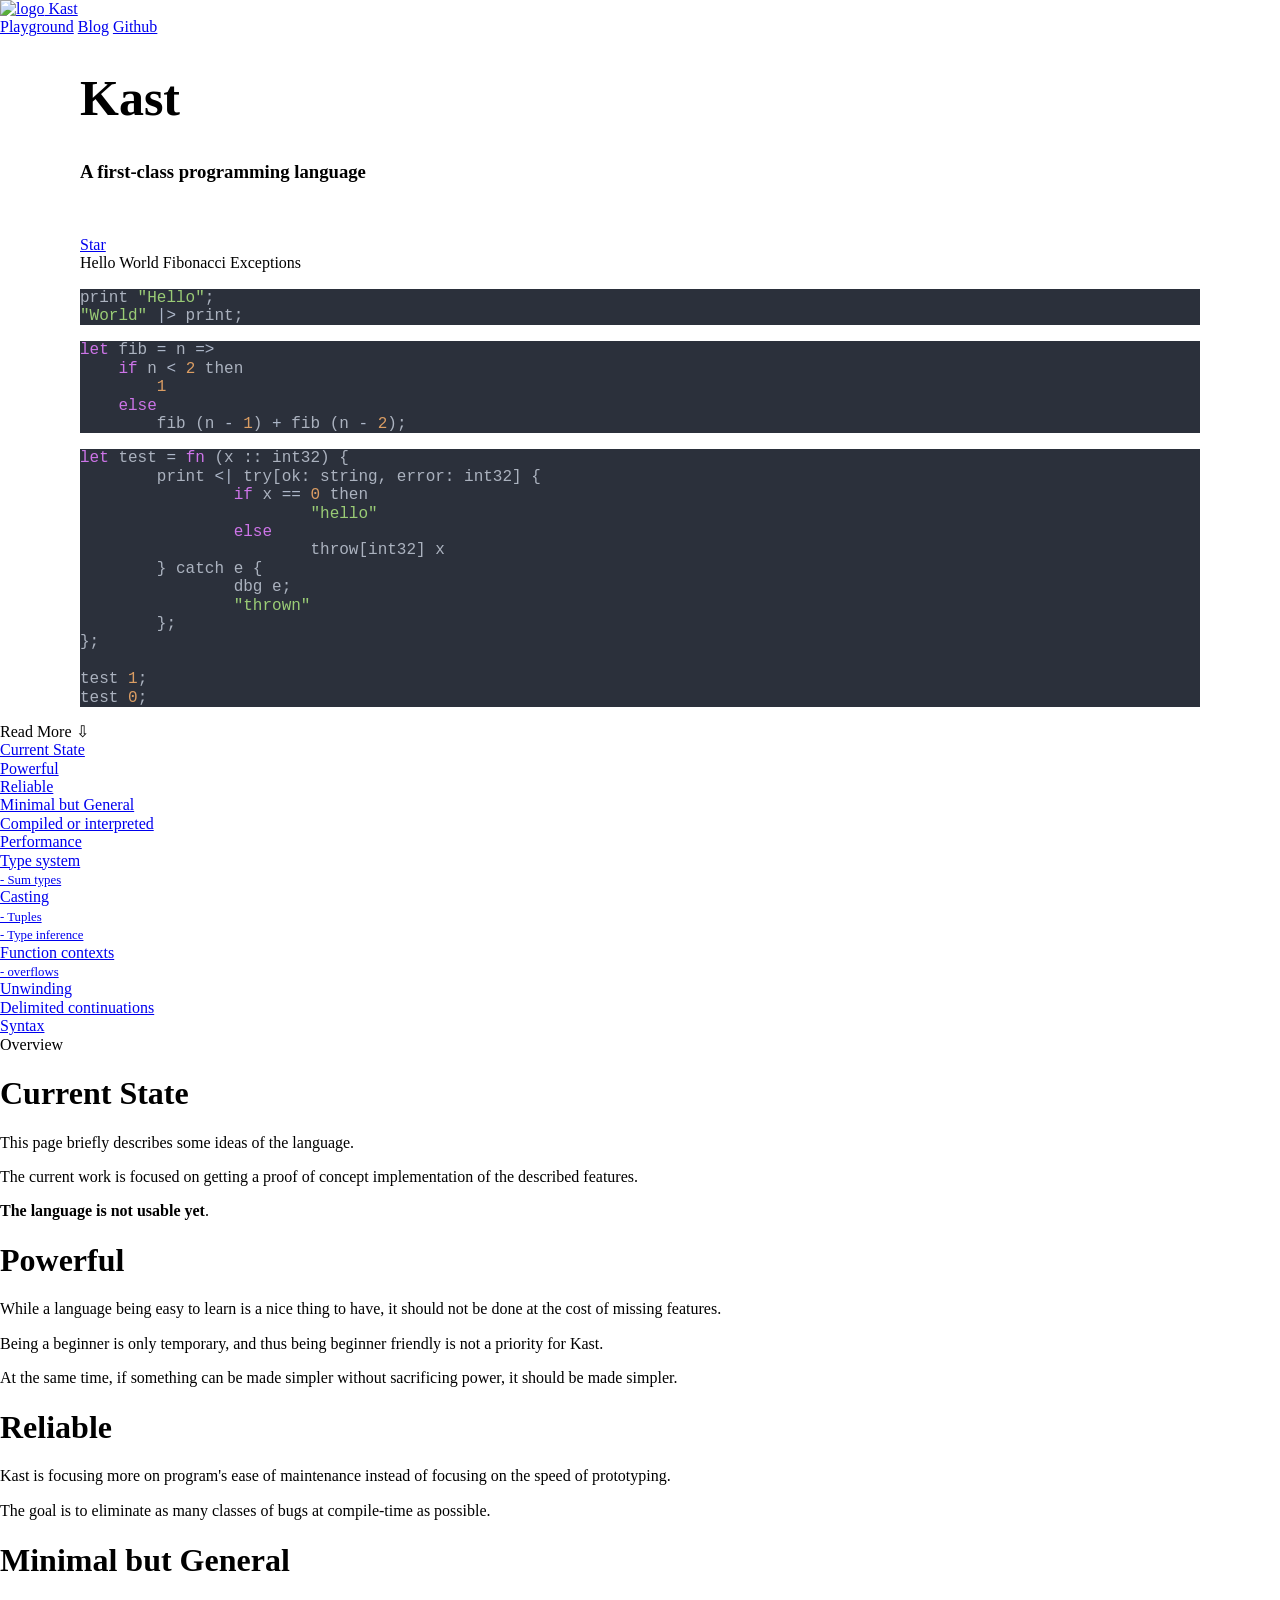
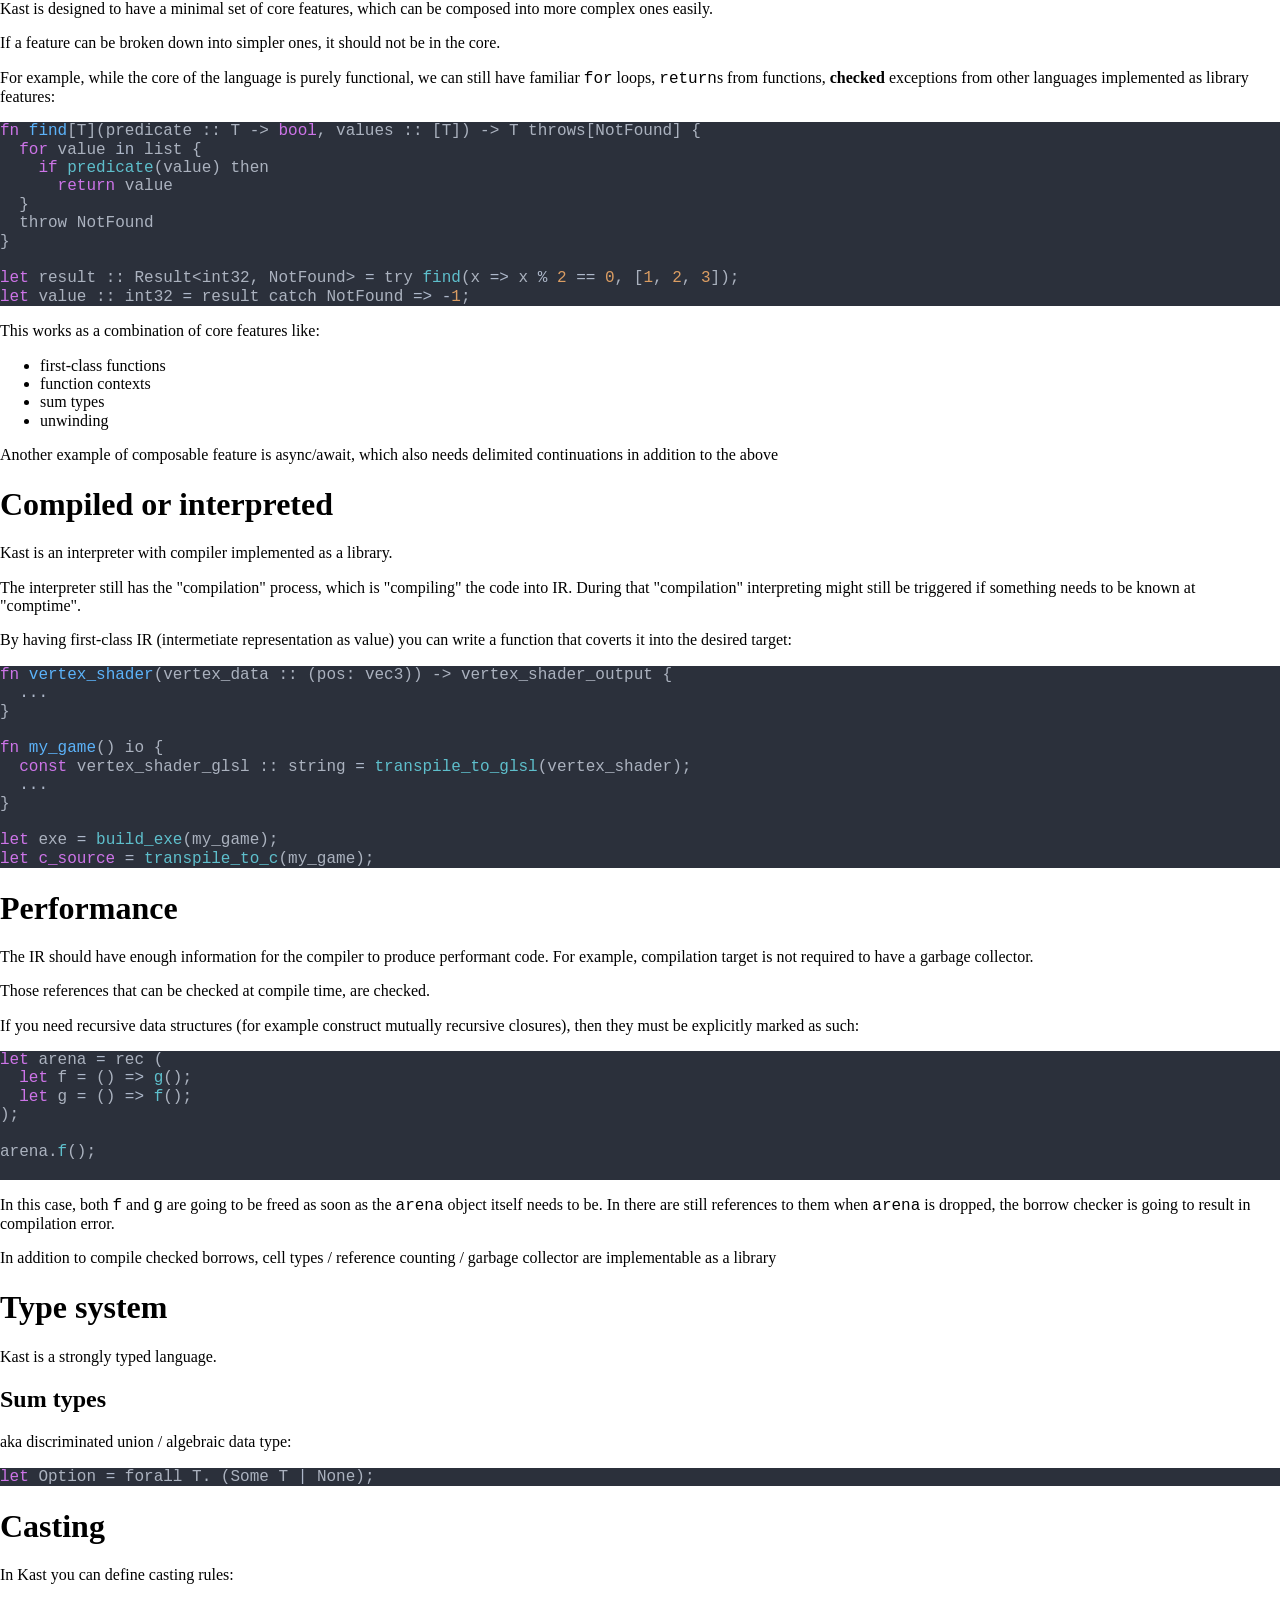
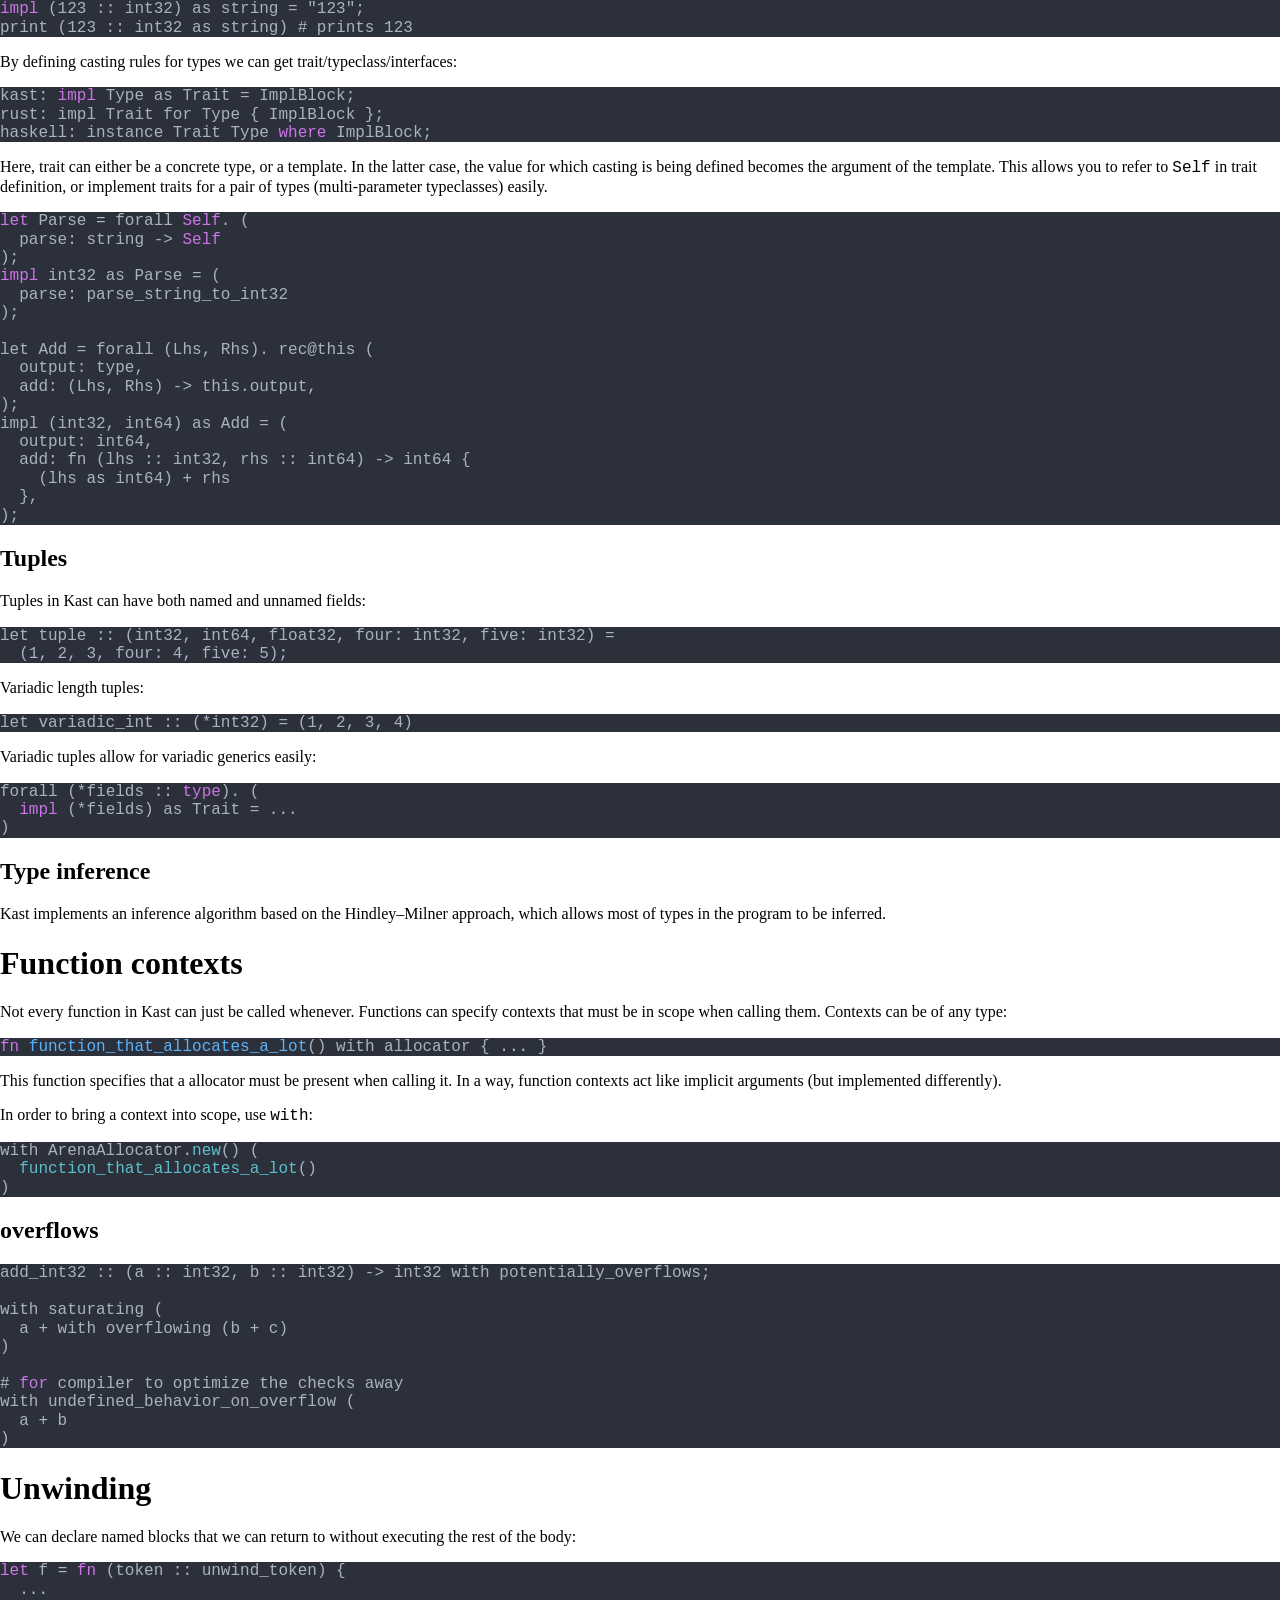
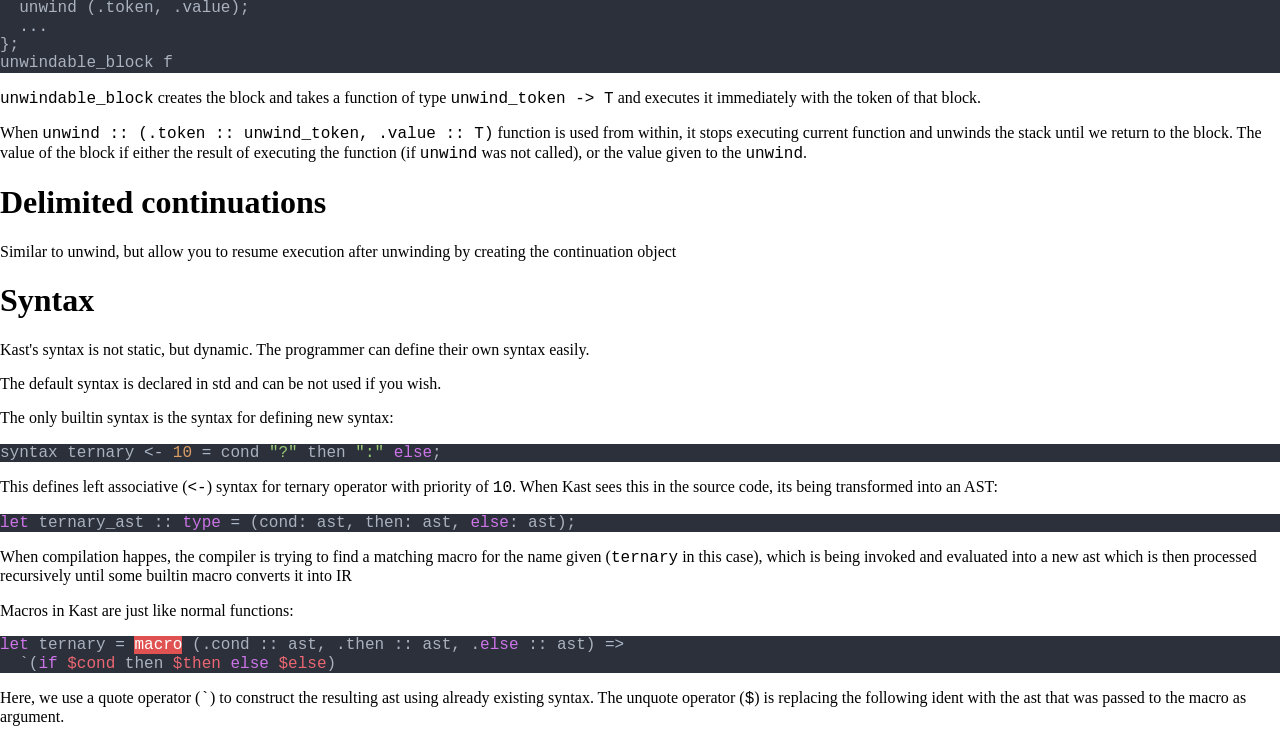
==== index.html @ 24b577fb "Deploy kast-lang/website to kast-lang/website:gh-pages" ====
<!DOCTYPE html>
<html lang="en">

<head>
    <meta charset="UTF-8">
    <title> Kast </title>
    <meta name="viewport" content="width=device-width, initial-scale=1, shrink-to-fit=no">
    
    <link rel="icon" type="image/png" href="/favicon.ico">
    
    <style>
    :root {
        /* Primary theme color */
        --primary-color: #FED43F;
        /* Primary theme text color */
        --primary-text-color: #543631;
        --primary-text-color-over: #000;
        /* Primary theme link color */
        --primary-link-color: #F9BB2D;
        /* Secondary color: the background body color */
        --secondary-color: #fcfaf6;
        --secondary-text-color: #303030;
        /* Highlight text color of table of content */
        --toc-highlight-text-color: #d46e13;
        --toc-background-color: white;
        --code-color: #4a4a4a;
        /* one-dark */
        --code-background-color: #2b303b;

        --shadow-color: #ddd;

        /* Font used for headers (h1 & h2) */
        --header-font-family: "Fira Sans", sans-serif;
        /* Font used for text */
        --text-font-family: "Fira Sans", sans-serif;
    }

    @media (prefers-color-scheme: dark) {
        :root {
            --primary-color: #382929;
            --primary-text-color: #d7d7d7;
            --primary-text-color-over: #FFF;
            --primary-link-color: #9b9b9b;
            --secondary-color: #282828;
            --secondary-text-color: #f2f2f2;
            --toc-highlight-text-color: #f2f2f2;
            --toc-background-color: #3a3a3a;
            --code-color: white;
            /* one-dark */
            --code-background-color: #2b303b;

            --shadow-color: #202020;
            --header-font-family: "Fira Sans", sans-serif;
            --text-font-family: "Fira Sans", sans-serif;
        }
    }
</style>

    
    <link href="https://fonts.googleapis.com/css?family=Alfa+Slab+One&display=swap" rel="stylesheet">
    <link href="https://fonts.googleapis.com/css?family=Fira+Sans:400,500,600&display=swap" rel="stylesheet">
    
    <link rel="stylesheet" href="/normalize.css">
    <link rel="stylesheet" href="https://kast-lang.org/juice.css">
    
    <link rel="stylesheet" href="https://kast-lang.org/carbon.css">
    
</head>

<body>
    

    <header class="pos-absolute" style="background-color: transparent">
        

<a href="https://kast-lang.org/">
    <div class="logo">
        <img src="https://kast-lang.org/logo.svg" alt="logo">
        Kast
    </div>
</a>

<nav>
    
    
        
        <a class="nav-item subtitle-text" href="https://play.kast-lang.org">Playground</a>
        
        <a class="nav-item subtitle-text" href="/blog">Blog</a>
        
        <a class="nav-item subtitle-text" href="https://github.com/kast-lang/kast">Github</a>
        
    
</nav>

    </header>

    <div class="hero">
        
<script async defer src="https://buttons.github.io/buttons.js"></script>
<section class="text-center">
    <h1 class="heading-text" style="font-size: 50px">
        Kast
    </h1>
    <h3 class="title-text">
        A first-class programming language
    </h3>
    <p style="color:white">
        Functions, types, templates, bindings, AST, IR, the compiler itself &mdash;
        everything is treated as value in Kast, bringing absolute power
    </p>
    <div>
        <a class="github-button" href="https://github.com/kast-lang/kast" data-size="large" data-show-count="true"
            aria-label="Star Kast on GitHub">Star</a>
    </div>
</section>

<section id="showcase" class="hero-image">
    <link rel="stylesheet" href="https://kast-lang.org/tabs.css"/>
    <script defer src="https://kast-lang.org/showcase.js"></script>

    <div id="tab-bar">
        <a class="nav-item subtitle-text" selected onclick="raise(0)" >Hello World</a>
        <a class="nav-item subtitle-text" onclick="raise(1)" >Fibonacci</a>
        <a class="nav-item subtitle-text" onclick="raise(2)" >Exceptions</a>
    </div>

    <div id="tabs">
        <div class="tab" selected>
            
            <pre data-lang="rs" style="background-color:#2b303b;color:#6c7079;" class="language-rs "><code class="language-rs" data-lang="rs"><span style="color:#abb2bf;">print </span><span style="color:#9acc76;">&quot;Hello&quot;</span><span style="color:#abb2bf;">;
</span><span style="color:#9acc76;">&quot;World&quot; </span><span style="color:#adb7c9;">|&gt;</span><span style="color:#abb2bf;"> print;
</span></code></pre>

        </div>
        <div class="tab">
            
            <pre data-lang="rs" style="background-color:#2b303b;color:#6c7079;" class="language-rs "><code class="language-rs" data-lang="rs"><span style="color:#cd74e8;">let</span><span style="color:#abb2bf;"> fib </span><span style="color:#adb7c9;">=</span><span style="color:#abb2bf;"> n </span><span style="color:#adb7c9;">=&gt;
</span><span style="color:#abb2bf;">    </span><span style="color:#cd74e8;">if</span><span style="color:#abb2bf;"> n </span><span style="color:#adb7c9;">&lt; </span><span style="color:#db9d63;">2</span><span style="color:#abb2bf;"> then
</span><span style="color:#abb2bf;">        </span><span style="color:#db9d63;">1
</span><span style="color:#abb2bf;">    </span><span style="color:#cd74e8;">else
</span><span style="color:#abb2bf;">        fib (n </span><span style="color:#adb7c9;">- </span><span style="color:#db9d63;">1</span><span style="color:#abb2bf;">) </span><span style="color:#adb7c9;">+</span><span style="color:#abb2bf;"> fib (n </span><span style="color:#adb7c9;">- </span><span style="color:#db9d63;">2</span><span style="color:#abb2bf;">);
</span></code></pre>

        </div>
        <div class="tab">
            
            <pre data-lang="rs" style="background-color:#2b303b;color:#6c7079;" class="language-rs "><code class="language-rs" data-lang="rs"><span style="color:#cd74e8;">let</span><span style="color:#abb2bf;"> test </span><span style="color:#adb7c9;">= </span><span style="color:#cd74e8;">fn </span><span style="color:#abb2bf;">(x :: int32) {
</span><span style="color:#abb2bf;">	print </span><span style="color:#adb7c9;">&lt;|</span><span style="color:#abb2bf;"> try[ok: string, error: int32] {
</span><span style="color:#abb2bf;">		</span><span style="color:#cd74e8;">if</span><span style="color:#abb2bf;"> x </span><span style="color:#adb7c9;">== </span><span style="color:#db9d63;">0</span><span style="color:#abb2bf;"> then
</span><span style="color:#abb2bf;">			</span><span style="color:#9acc76;">&quot;hello&quot;
</span><span style="color:#abb2bf;">		</span><span style="color:#cd74e8;">else
</span><span style="color:#abb2bf;">			throw[int32] x
</span><span style="color:#abb2bf;">	} catch e {
</span><span style="color:#abb2bf;">		dbg e;
</span><span style="color:#abb2bf;">		</span><span style="color:#9acc76;">&quot;thrown&quot;
</span><span style="color:#abb2bf;">	};
</span><span style="color:#abb2bf;">};
</span><span style="color:#abb2bf;">
</span><span style="color:#abb2bf;">test </span><span style="color:#db9d63;">1</span><span style="color:#abb2bf;">;
</span><span style="color:#abb2bf;">test </span><span style="color:#db9d63;">0</span><span style="color:#abb2bf;">;
</span></code></pre>

        </div>
    </div>
</section>

<div class="explore-more text" onclick="document.getElementById('features').scrollIntoView({behavior: 'smooth'})">
    Read More ⇩
</div>
<style>
    .hero section {
        padding: 0 5rem;
    }

    @media screen and (max-width: 768px) {
        .hero section {
            padding: 0 2rem;
        }

        .hero-image {
            display: none !important;
        }
    }
</style>

    </div>

    

    <main>
        
        
        
        
        
        <div class="toc">
            <div class="toc-sticky">
                
                <div class="toc-item">
                    <a class="subtext" href="https://kast-lang.org/#current-state">Current State</a>
                </div>
                
                
                <div class="toc-item">
                    <a class="subtext" href="https://kast-lang.org/#powerful">Powerful</a>
                </div>
                
                
                <div class="toc-item">
                    <a class="subtext" href="https://kast-lang.org/#reliable">Reliable</a>
                </div>
                
                
                <div class="toc-item">
                    <a class="subtext" href="https://kast-lang.org/#minimal-but-general">Minimal but General</a>
                </div>
                
                
                <div class="toc-item">
                    <a class="subtext" href="https://kast-lang.org/#compiled-or-interpreted">Compiled or interpreted</a>
                </div>
                
                
                <div class="toc-item">
                    <a class="subtext" href="https://kast-lang.org/#performance">Performance</a>
                </div>
                
                
                <div class="toc-item">
                    <a class="subtext" href="https://kast-lang.org/#type-system">Type system</a>
                </div>
                
                
                <div class="toc-item-child">
                    <a class="subtext" href="https://kast-lang.org/#sum-types"><small>- Sum types</small></a>
                </div>
                
                
                
                <div class="toc-item">
                    <a class="subtext" href="https://kast-lang.org/#casting">Casting</a>
                </div>
                
                
                <div class="toc-item-child">
                    <a class="subtext" href="https://kast-lang.org/#tuples"><small>- Tuples</small></a>
                </div>
                
                <div class="toc-item-child">
                    <a class="subtext" href="https://kast-lang.org/#type-inference"><small>- Type inference</small></a>
                </div>
                
                
                
                <div class="toc-item">
                    <a class="subtext" href="https://kast-lang.org/#function-contexts">Function contexts</a>
                </div>
                
                
                <div class="toc-item-child">
                    <a class="subtext" href="https://kast-lang.org/#overflows"><small>- overflows</small></a>
                </div>
                
                
                
                <div class="toc-item">
                    <a class="subtext" href="https://kast-lang.org/#unwinding">Unwinding</a>
                </div>
                
                
                <div class="toc-item">
                    <a class="subtext" href="https://kast-lang.org/#delimited-continuations">Delimited continuations</a>
                </div>
                
                
                <div class="toc-item">
                    <a class="subtext" href="https://kast-lang.org/#syntax">Syntax</a>
                </div>
                
                
            </div>
        </div>
        
        

        <div class="content text">
            
            <div id="features" class="heading-text">Overview</div>
            <h1 id="current-state">Current State</h1>
<p>This page briefly describes some ideas of the language.</p>
<p>The current work is focused on getting a proof of concept implementation of the described features.</p>
<p><strong>The language is not usable yet</strong>.</p>
<h1 id="powerful">Powerful</h1>
<p>While a language being easy to learn is a nice thing to have,
it should not be done at the cost of missing features.</p>
<p>Being a beginner is only temporary,
and thus being beginner friendly is not a priority for Kast.</p>
<p>At the same time, if something can be made simpler without sacrificing power,
it should be made simpler.</p>
<h1 id="reliable">Reliable</h1>
<p>Kast is focusing more on program's ease of maintenance
instead of focusing on the speed of prototyping.</p>
<p>The goal is to eliminate as many classes of bugs at compile-time as possible.</p>
<h1 id="minimal-but-general">Minimal but General</h1>
<p>Kast is designed to have a minimal set of core features,
which can be composed into more complex ones easily.</p>
<p>If a feature can be broken down into simpler ones, it should not be in the core.</p>
<p>For example, while the core of the language is purely functional,
we can still have familiar <code>for</code> loops, <code>return</code>s from functions,
<strong>checked</strong> exceptions from other languages implemented as library features:</p>
<pre data-lang="rs" style="background-color:#2b303b;color:#6c7079;" class="language-rs "><code class="language-rs" data-lang="rs"><span style="color:#cd74e8;">fn </span><span style="color:#5cb3fa;">find</span><span style="color:#abb2bf;">[T](predicate :: T -&gt; </span><span style="color:#cd74e8;">bool</span><span style="color:#abb2bf;">, values :: [T]) -&gt; T throws[NotFound] {
</span><span style="color:#abb2bf;">  </span><span style="color:#cd74e8;">for</span><span style="color:#abb2bf;"> value </span><span style="color:#adb7c9;">in</span><span style="color:#abb2bf;"> list {
</span><span style="color:#abb2bf;">    </span><span style="color:#cd74e8;">if </span><span style="color:#5ebfcc;">predicate</span><span style="color:#abb2bf;">(value) then
</span><span style="color:#abb2bf;">      </span><span style="color:#cd74e8;">return</span><span style="color:#abb2bf;"> value
</span><span style="color:#abb2bf;">  }
</span><span style="color:#abb2bf;">  throw NotFound
</span><span style="color:#abb2bf;">}
</span><span style="color:#abb2bf;">
</span><span style="color:#cd74e8;">let</span><span style="color:#abb2bf;"> result :: Result&lt;int32, NotFound&gt; </span><span style="color:#adb7c9;">=</span><span style="color:#abb2bf;"> try </span><span style="color:#5ebfcc;">find</span><span style="color:#abb2bf;">(x </span><span style="color:#adb7c9;">=&gt;</span><span style="color:#abb2bf;"> x </span><span style="color:#adb7c9;">% </span><span style="color:#db9d63;">2 </span><span style="color:#adb7c9;">== </span><span style="color:#db9d63;">0</span><span style="color:#abb2bf;">, [</span><span style="color:#db9d63;">1</span><span style="color:#abb2bf;">, </span><span style="color:#db9d63;">2</span><span style="color:#abb2bf;">, </span><span style="color:#db9d63;">3</span><span style="color:#abb2bf;">]);
</span><span style="color:#cd74e8;">let</span><span style="color:#abb2bf;"> value :: int32 </span><span style="color:#adb7c9;">=</span><span style="color:#abb2bf;"> result catch NotFound </span><span style="color:#adb7c9;">=&gt; -</span><span style="color:#db9d63;">1</span><span style="color:#abb2bf;">;
</span></code></pre>
<p>This works as a combination of core features like:</p>
<ul>
<li>first-class functions</li>
<li>function contexts</li>
<li>sum types</li>
<li>unwinding</li>
</ul>
<p>Another example of composable feature is async/await,
which also needs delimited continuations in addition to the above</p>
<h1 id="compiled-or-interpreted">Compiled or interpreted</h1>
<p>Kast is an interpreter with compiler implemented as a library.</p>
<p>The interpreter still has the "compilation" process,
which is "compiling" the code into IR.
During that "compilation" interpreting might still be triggered
if something needs to be known at "comptime".</p>
<p>By having first-class IR (intermetiate representation as value)
you can write a function that coverts it into the desired target:</p>
<pre data-lang="rs" style="background-color:#2b303b;color:#6c7079;" class="language-rs "><code class="language-rs" data-lang="rs"><span style="color:#cd74e8;">fn </span><span style="color:#5cb3fa;">vertex_shader</span><span style="color:#abb2bf;">(vertex_data :: (pos: vec3)) -&gt; vertex_shader_output {
</span><span style="color:#abb2bf;">  </span><span style="color:#adb7c9;">...
</span><span style="color:#abb2bf;">}
</span><span style="color:#abb2bf;">
</span><span style="color:#cd74e8;">fn </span><span style="color:#5cb3fa;">my_game</span><span style="color:#abb2bf;">() io {
</span><span style="color:#abb2bf;">  </span><span style="color:#cd74e8;">const</span><span style="color:#abb2bf;"> vertex_shader_glsl :: string </span><span style="color:#adb7c9;">= </span><span style="color:#5ebfcc;">transpile_to_glsl</span><span style="color:#abb2bf;">(vertex_shader);
</span><span style="color:#abb2bf;">  </span><span style="color:#adb7c9;">...
</span><span style="color:#abb2bf;">}
</span><span style="color:#abb2bf;">
</span><span style="color:#cd74e8;">let</span><span style="color:#abb2bf;"> exe </span><span style="color:#adb7c9;">= </span><span style="color:#5ebfcc;">build_exe</span><span style="color:#abb2bf;">(my_game);
</span><span style="color:#cd74e8;">let c_source </span><span style="color:#adb7c9;">= </span><span style="color:#5ebfcc;">transpile_to_c</span><span style="color:#abb2bf;">(my_game);
</span></code></pre>
<h1 id="performance">Performance</h1>
<p>The IR should have enough information for the compiler to produce performant code.
For example, compilation target is not required to have a garbage collector.</p>
<p>Those references that can be checked at compile time, are checked.</p>
<p>If you need recursive data structures (for example construct mutually recursive closures),
then they must be explicitly marked as such:</p>
<pre data-lang="rs" style="background-color:#2b303b;color:#6c7079;" class="language-rs "><code class="language-rs" data-lang="rs"><span style="color:#cd74e8;">let</span><span style="color:#abb2bf;"> arena </span><span style="color:#adb7c9;">=</span><span style="color:#abb2bf;"> rec (
</span><span style="color:#abb2bf;">  </span><span style="color:#cd74e8;">let</span><span style="color:#abb2bf;"> f </span><span style="color:#adb7c9;">= </span><span style="color:#abb2bf;">() </span><span style="color:#adb7c9;">=&gt; </span><span style="color:#5ebfcc;">g</span><span style="color:#abb2bf;">();
</span><span style="color:#abb2bf;">  </span><span style="color:#cd74e8;">let</span><span style="color:#abb2bf;"> g </span><span style="color:#adb7c9;">= </span><span style="color:#abb2bf;">() </span><span style="color:#adb7c9;">=&gt; </span><span style="color:#5ebfcc;">f</span><span style="color:#abb2bf;">();
</span><span style="color:#abb2bf;">);
</span><span style="color:#abb2bf;">
</span><span style="color:#abb2bf;">arena.</span><span style="color:#5ebfcc;">f</span><span style="color:#abb2bf;">();
</span><span style="color:#abb2bf;">
</span></code></pre>
<p>In this case, both <code>f</code> and <code>g</code> are going to be freed as soon as the <code>arena</code> object itself needs to be.
In there are still references to them when <code>arena</code> is dropped,
the borrow checker is going to result in compilation error.</p>
<p>In addition to compile checked borrows,
cell types / reference counting / garbage collector are implementable as a library</p>
<h1 id="type-system">Type system</h1>
<p>Kast is a strongly typed language.</p>
<h2 id="sum-types">Sum types</h2>
<p>aka discriminated union / algebraic data type:</p>
<pre data-lang="rs" style="background-color:#2b303b;color:#6c7079;" class="language-rs "><code class="language-rs" data-lang="rs"><span style="color:#cd74e8;">let </span><span style="color:#abb2bf;">Option </span><span style="color:#adb7c9;">=</span><span style="color:#abb2bf;"> forall T. (Some T </span><span style="color:#adb7c9;">| </span><span style="color:#abb2bf;">None);
</span></code></pre>
<h1 id="casting">Casting</h1>
<p>In Kast you can define casting rules:</p>
<pre data-lang="rs" style="background-color:#2b303b;color:#6c7079;" class="language-rs "><code class="language-rs" data-lang="rs"><span style="color:#cd74e8;">impl </span><span style="color:#abb2bf;">(123 :: int32) as string = &quot;123&quot;;
</span><span style="color:#abb2bf;">print (123 :: int32 as string) # prints 123
</span></code></pre>
<p>By defining casting rules for types we can get trait/typeclass/interfaces:</p>
<pre data-lang="rs" style="background-color:#2b303b;color:#6c7079;" class="language-rs "><code class="language-rs" data-lang="rs"><span style="color:#abb2bf;">kast: </span><span style="color:#cd74e8;">impl </span><span style="color:#abb2bf;">Type as Trait = ImplBlock;
</span><span style="color:#abb2bf;">rust: impl Trait for Type { ImplBlock };
</span><span style="color:#abb2bf;">haskell: instance Trait Type </span><span style="color:#cd74e8;">where</span><span style="color:#abb2bf;"> ImplBlock;
</span></code></pre>
<p>Here, trait can either be a concrete type, or a template.
In the latter case, the value for which casting is being defined becomes the argument of the template.
This allows you to refer to <code>Self</code> in trait definition, or implement traits for a pair of types
(multi-parameter typeclasses) easily.</p>
<pre data-lang="rs" style="background-color:#2b303b;color:#6c7079;" class="language-rs "><code class="language-rs" data-lang="rs"><span style="color:#cd74e8;">let</span><span style="color:#abb2bf;"> Parse </span><span style="color:#adb7c9;">=</span><span style="color:#abb2bf;"> forall </span><span style="color:#cd74e8;">Self</span><span style="color:#abb2bf;">. (
</span><span style="color:#abb2bf;">  parse: string -&gt; </span><span style="color:#cd74e8;">Self
</span><span style="color:#abb2bf;">);
</span><span style="color:#cd74e8;">impl </span><span style="color:#abb2bf;">int32 as Parse = (
</span><span style="color:#abb2bf;">  parse: parse_string_to_int32
</span><span style="color:#abb2bf;">);
</span><span style="color:#abb2bf;">
</span><span style="color:#abb2bf;">let Add = forall (Lhs, Rhs). rec@this (
</span><span style="color:#abb2bf;">  output: type,
</span><span style="color:#abb2bf;">  add: (Lhs, Rhs) -&gt; this.output,
</span><span style="color:#abb2bf;">);
</span><span style="color:#abb2bf;">impl (int32, int64) as Add = (
</span><span style="color:#abb2bf;">  output: int64,
</span><span style="color:#abb2bf;">  add: fn (lhs :: int32, rhs :: int64) -&gt; int64 {
</span><span style="color:#abb2bf;">    (lhs </span><span style="color:#adb7c9;">as</span><span style="color:#abb2bf;"> int64) </span><span style="color:#adb7c9;">+</span><span style="color:#abb2bf;"> rhs
</span><span style="color:#abb2bf;">  },
</span><span style="color:#abb2bf;">);
</span></code></pre>
<h2 id="tuples">Tuples</h2>
<p>Tuples in Kast can have both named and unnamed fields:</p>
<pre style="background-color:#2b303b;color:#6c7079;"><code><span style="color:#abb2bf;">let tuple :: (int32, int64, float32, four: int32, five: int32) =
</span><span style="color:#abb2bf;">  (1, 2, 3, four: 4, five: 5);
</span></code></pre>
<p>Variadic length tuples:</p>
<pre style="background-color:#2b303b;color:#6c7079;"><code><span style="color:#abb2bf;">let variadic_int :: (*int32) = (1, 2, 3, 4)
</span></code></pre>
<p>Variadic tuples allow for variadic generics easily:</p>
<pre data-lang="rs" style="background-color:#2b303b;color:#6c7079;" class="language-rs "><code class="language-rs" data-lang="rs"><span style="color:#abb2bf;">forall (</span><span style="color:#adb7c9;">*</span><span style="color:#abb2bf;">fields :: </span><span style="color:#cd74e8;">type</span><span style="color:#abb2bf;">). (
</span><span style="color:#abb2bf;">  </span><span style="color:#cd74e8;">impl </span><span style="color:#abb2bf;">(*fields) as Trait = ...
</span><span style="color:#abb2bf;">)
</span></code></pre>
<h2 id="type-inference">Type inference</h2>
<p>Kast implements an inference algorithm based on the Hindley–Milner approach,
which allows most of types in the program to be inferred.</p>
<h1 id="function-contexts">Function contexts</h1>
<p>Not every function in Kast can just be called whenever.
Functions can specify contexts that must be in scope when calling them.
Contexts can be of any type:</p>
<pre data-lang="rs" style="background-color:#2b303b;color:#6c7079;" class="language-rs "><code class="language-rs" data-lang="rs"><span style="color:#cd74e8;">fn </span><span style="color:#5cb3fa;">function_that_allocates_a_lot</span><span style="color:#abb2bf;">() with allocator { </span><span style="color:#adb7c9;">... </span><span style="color:#abb2bf;">}
</span></code></pre>
<p>This function specifies that a allocator must be present when calling it.
In a way, function contexts act like implicit arguments (but implemented differently).</p>
<p>In order to bring a context into scope, use <code>with</code>:</p>
<pre data-lang="rs" style="background-color:#2b303b;color:#6c7079;" class="language-rs "><code class="language-rs" data-lang="rs"><span style="color:#abb2bf;">with ArenaAllocator.</span><span style="color:#5ebfcc;">new</span><span style="color:#abb2bf;">() (
</span><span style="color:#abb2bf;">  </span><span style="color:#5ebfcc;">function_that_allocates_a_lot</span><span style="color:#abb2bf;">()
</span><span style="color:#abb2bf;">)
</span></code></pre>
<h2 id="overflows">overflows</h2>
<pre data-lang="rs" style="background-color:#2b303b;color:#6c7079;" class="language-rs "><code class="language-rs" data-lang="rs"><span style="color:#abb2bf;">add_int32 :: (a :: int32, b :: int32) -&gt; int32 with potentially_overflows;
</span><span style="color:#abb2bf;">
</span><span style="color:#abb2bf;">with saturating (
</span><span style="color:#abb2bf;">  a </span><span style="color:#adb7c9;">+</span><span style="color:#abb2bf;"> with overflowing (b </span><span style="color:#adb7c9;">+</span><span style="color:#abb2bf;"> c)
</span><span style="color:#abb2bf;">)
</span><span style="color:#abb2bf;">
</span><span style="color:#adb7c9;"># </span><span style="color:#cd74e8;">for</span><span style="color:#abb2bf;"> compiler to optimize the checks away
</span><span style="color:#abb2bf;">with undefined_behavior_on_overflow (
</span><span style="color:#abb2bf;">  a </span><span style="color:#adb7c9;">+</span><span style="color:#abb2bf;"> b
</span><span style="color:#abb2bf;">)
</span></code></pre>
<h1 id="unwinding">Unwinding</h1>
<p>We can declare named blocks that we can return to without executing the rest of the body:</p>
<pre data-lang="rs" style="background-color:#2b303b;color:#6c7079;" class="language-rs "><code class="language-rs" data-lang="rs"><span style="color:#cd74e8;">let</span><span style="color:#abb2bf;"> f </span><span style="color:#adb7c9;">= </span><span style="color:#cd74e8;">fn </span><span style="color:#abb2bf;">(token :: unwind_token) {
</span><span style="color:#abb2bf;">  </span><span style="color:#adb7c9;">...
</span><span style="color:#abb2bf;">  unwind (.token, .value);
</span><span style="color:#abb2bf;">  </span><span style="color:#adb7c9;">...
</span><span style="color:#abb2bf;">};
</span><span style="color:#abb2bf;">unwindable_block f
</span></code></pre>
<p><code>unwindable_block</code> creates the block and takes a function of type <code>unwind_token -&gt; T</code>
and executes it immediately with the token of that block.</p>
<p>When <code>unwind :: (.token :: unwind_token, .value :: T)</code> function is used from within,
it stops executing current function and unwinds the stack until we return to the block.
The value of the block if either the result of executing the function (if <code>unwind</code> was not called),
or the value given to the <code>unwind</code>.</p>
<h1 id="delimited-continuations">Delimited continuations</h1>
<p>Similar to unwind, but allow you to resume execution after unwinding by creating the continuation object</p>
<h1 id="syntax">Syntax</h1>
<p>Kast's syntax is not static, but dynamic.
The programmer can define their own syntax easily.</p>
<p>The default syntax is declared in std and can be not used if you wish.</p>
<p>The only builtin syntax is the syntax for defining new syntax:</p>
<pre data-lang="rs" style="background-color:#2b303b;color:#6c7079;" class="language-rs "><code class="language-rs" data-lang="rs"><span style="color:#abb2bf;">syntax ternary </span><span style="color:#adb7c9;">&lt;- </span><span style="color:#db9d63;">10 </span><span style="color:#adb7c9;">=</span><span style="color:#abb2bf;"> cond </span><span style="color:#9acc76;">&quot;?&quot;</span><span style="color:#abb2bf;"> then </span><span style="color:#9acc76;">&quot;:&quot; </span><span style="color:#cd74e8;">else</span><span style="color:#abb2bf;">;
</span></code></pre>
<p>This defines left associative (<code>&lt;-</code>) syntax for ternary operator with priority of <code>10</code>.
When Kast sees this in the source code, its being transformed into an AST:</p>
<pre data-lang="rs" style="background-color:#2b303b;color:#6c7079;" class="language-rs "><code class="language-rs" data-lang="rs"><span style="color:#cd74e8;">let</span><span style="color:#abb2bf;"> ternary_ast :: </span><span style="color:#cd74e8;">type </span><span style="color:#adb7c9;">= </span><span style="color:#abb2bf;">(cond: ast, then: ast, </span><span style="color:#cd74e8;">else</span><span style="color:#abb2bf;">: ast);
</span></code></pre>
<p>When compilation happes, the compiler is trying to find
a matching macro for the name given (<code>ternary</code> in this case),
which is being invoked and evaluated into a new ast
which is then processed recursively until some builtin macro converts it into IR</p>
<p>Macros in Kast are just like normal functions:</p>
<pre data-lang="rs" style="background-color:#2b303b;color:#6c7079;" class="language-rs "><code class="language-rs" data-lang="rs"><span style="color:#cd74e8;">let</span><span style="color:#abb2bf;"> ternary </span><span style="color:#adb7c9;">= </span><span style="background-color:#e05252;color:#ffffff;">macro</span><span style="color:#abb2bf;"> (.cond :: ast, .then :: ast, .</span><span style="color:#cd74e8;">else </span><span style="color:#abb2bf;">:: ast) </span><span style="color:#adb7c9;">=&gt;
</span><span style="color:#abb2bf;">  `(</span><span style="color:#cd74e8;">if </span><span style="color:#eb6772;">$cond</span><span style="color:#abb2bf;"> then </span><span style="color:#eb6772;">$then </span><span style="color:#cd74e8;">else </span><span style="color:#eb6772;">$else</span><span style="color:#abb2bf;">)
</span></code></pre>
<p>Here, we use a quote operator (<code>`</code>) to construct the resulting ast
using already existing syntax.
The unquote operator (<code>$</code>) is replacing the following ident with the ast
that was passed to the macro as argument.</p>

            
        </div>

        

    </main>

    
<!-- <footer> -->
<!--     <small class="subtext"> -->
<!--         <a href="https://kast-lang.org">kast-lang.org</a> -->
<!--     </small> -->
<!-- </footer> -->

</body>
<script>
    const scrollHandler = entries => {
        // Find the first entry which intersecting and ratio > 0.9 to highlight.
        let entry = entries.find(entry => {
            return entry.isIntersecting && entry.intersectionRatio > 0.9;
        });
        if (!entry) return;

        document.querySelectorAll(".toc a").forEach((item) => {
            item.classList.remove("active");
        });

        // let url = new URL(`#${entry.target.id}`);
        let link = document.querySelector(`.toc a[href$="${decodeURIComponent(`#${entry.target.id}`)}"]`)
        if (link) {
            link.classList.add("active");
            link.scrollIntoView({ behavior: "auto", block: "nearest" });
        }
    };
    // Set -100px root margin to improve highlight experience.
    const observer = new IntersectionObserver(scrollHandler, { threshold: 1 });
    let items = document.querySelectorAll('h1,h2,h3,h4,h5,h6');
    items.forEach(item => observer.observe(item));
</script>

</html>
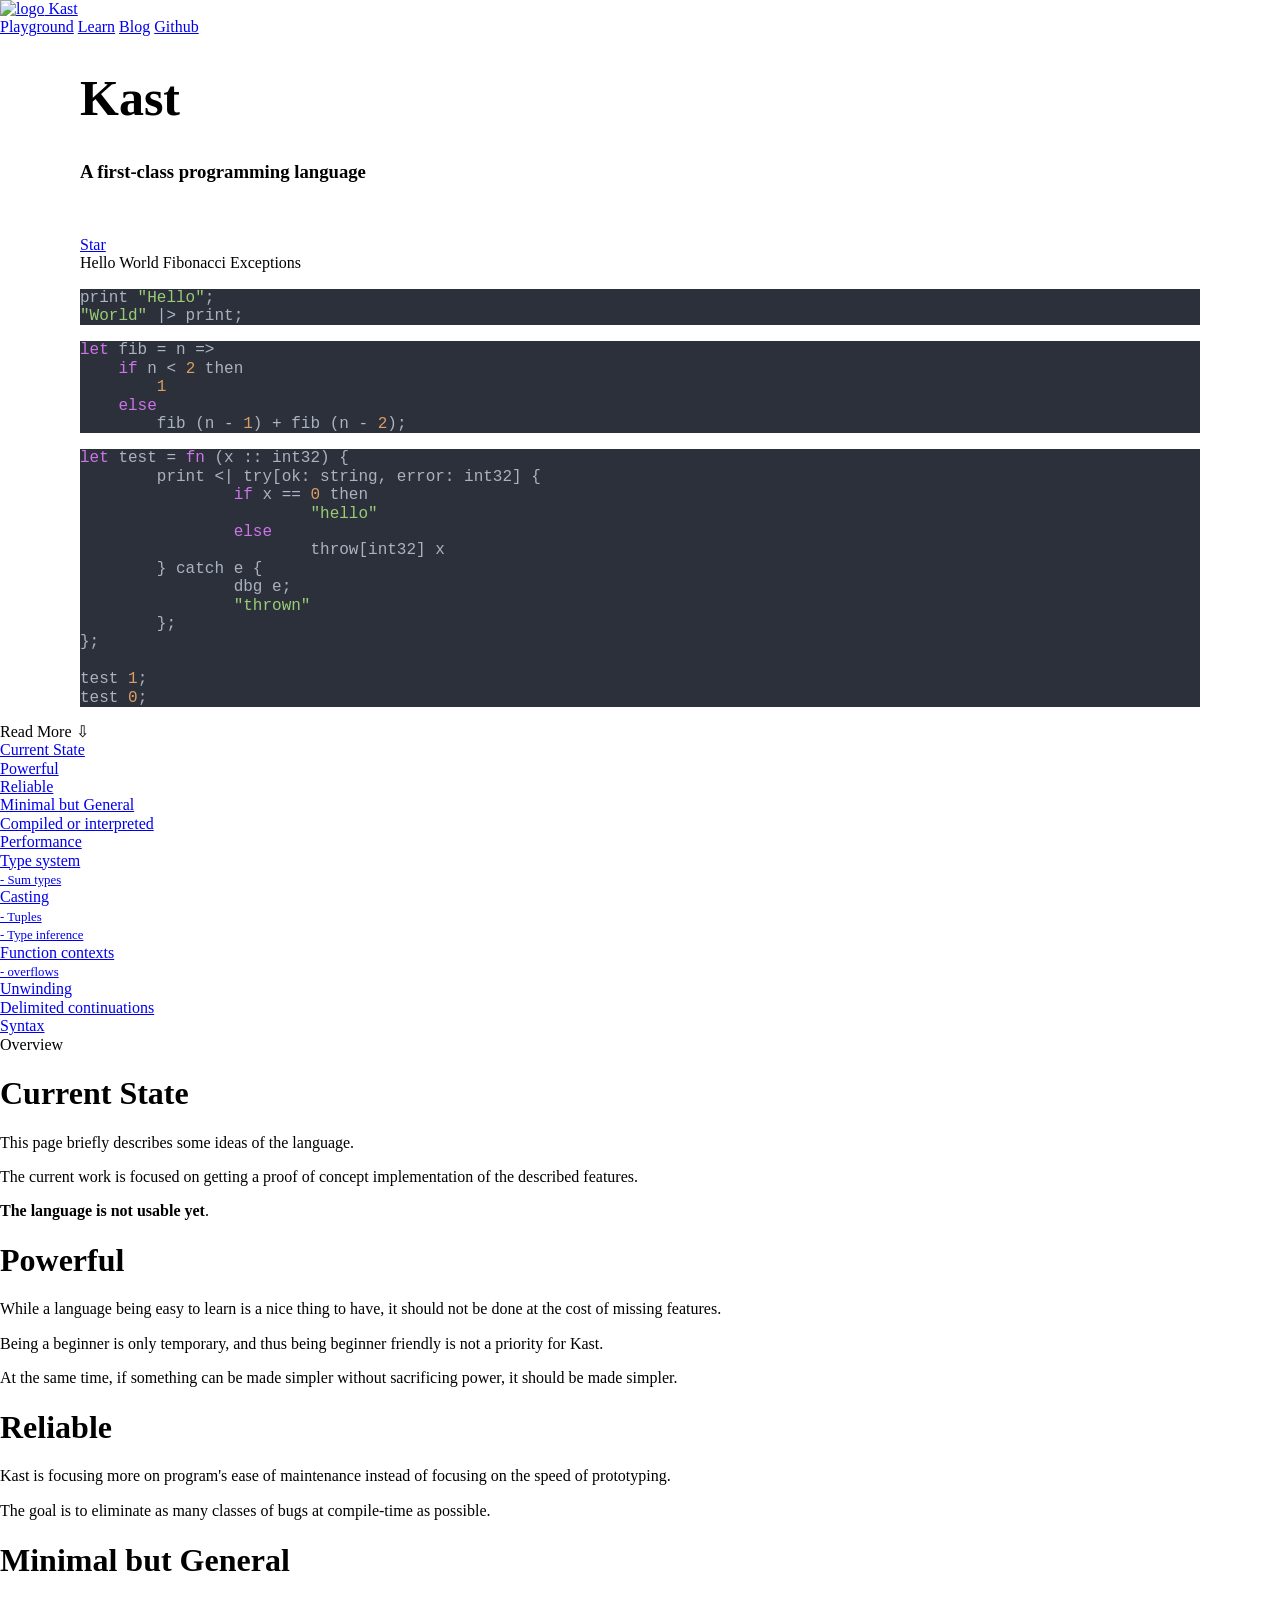
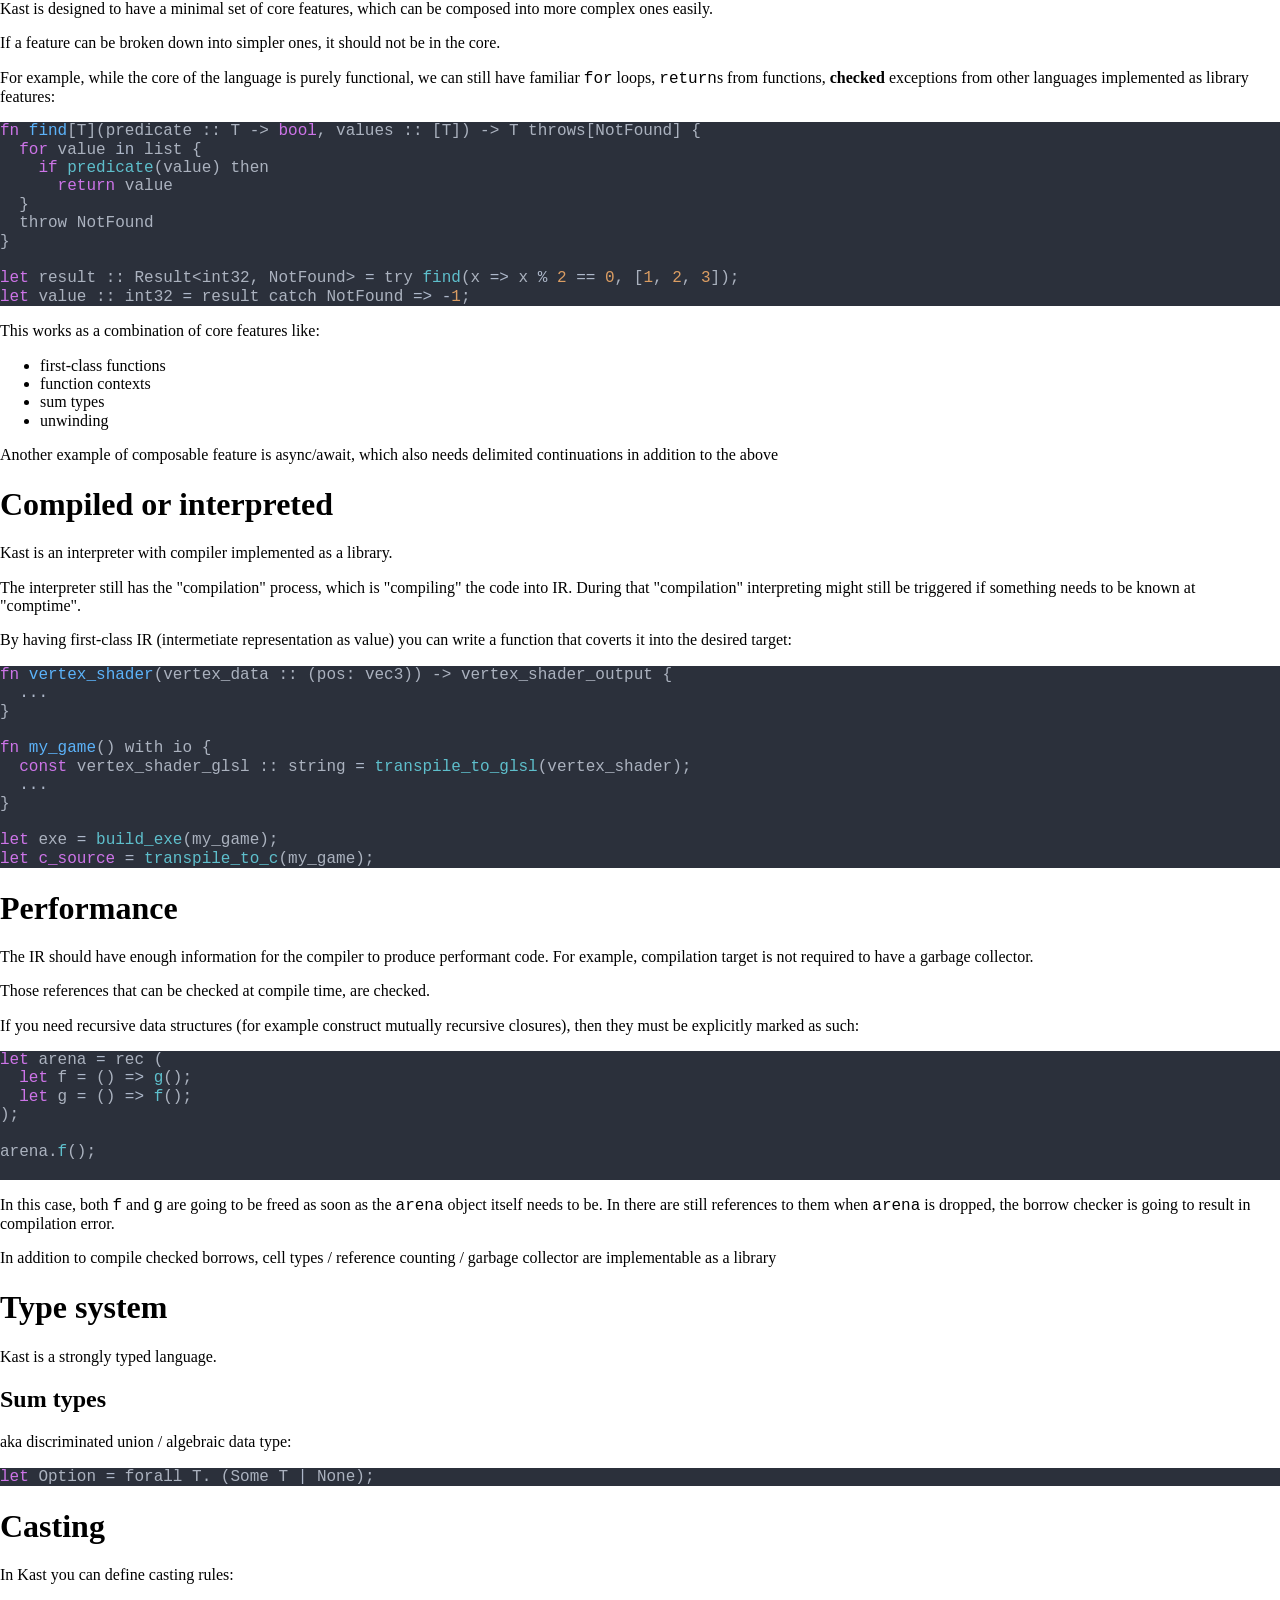
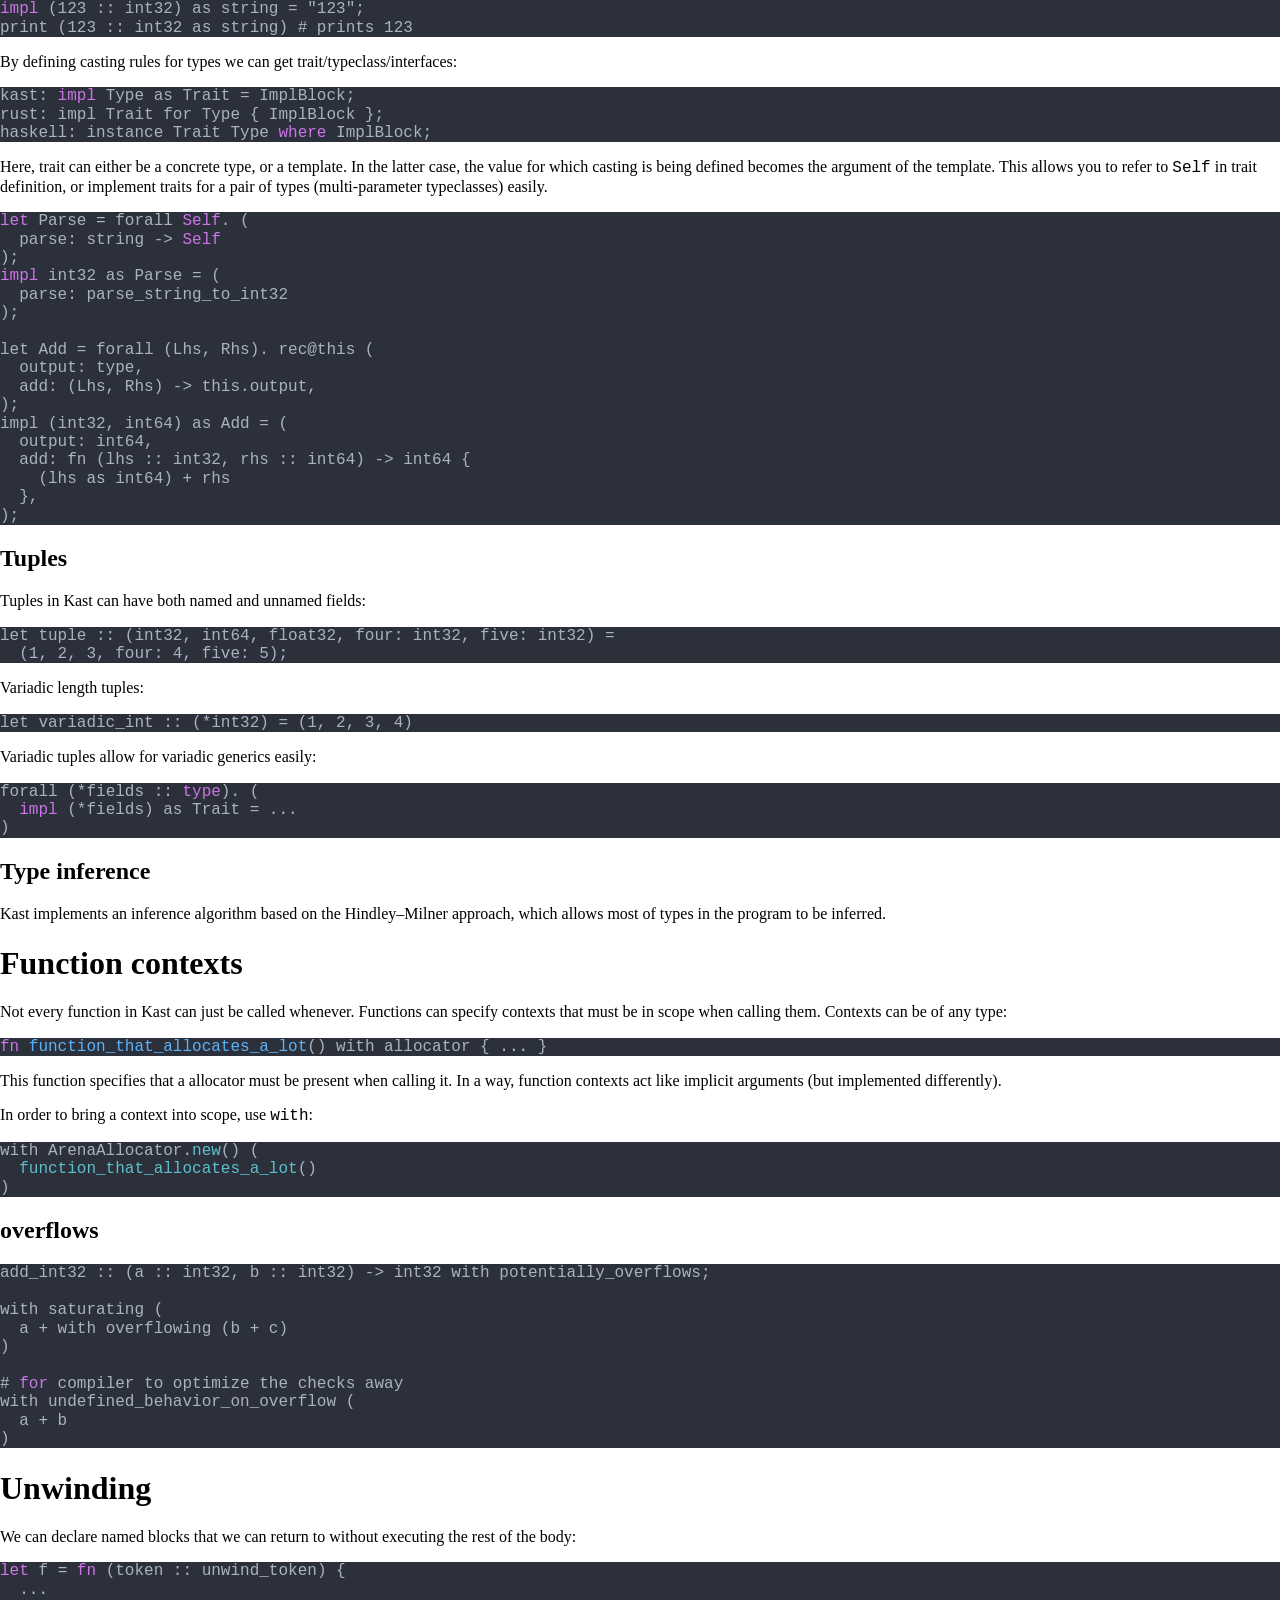
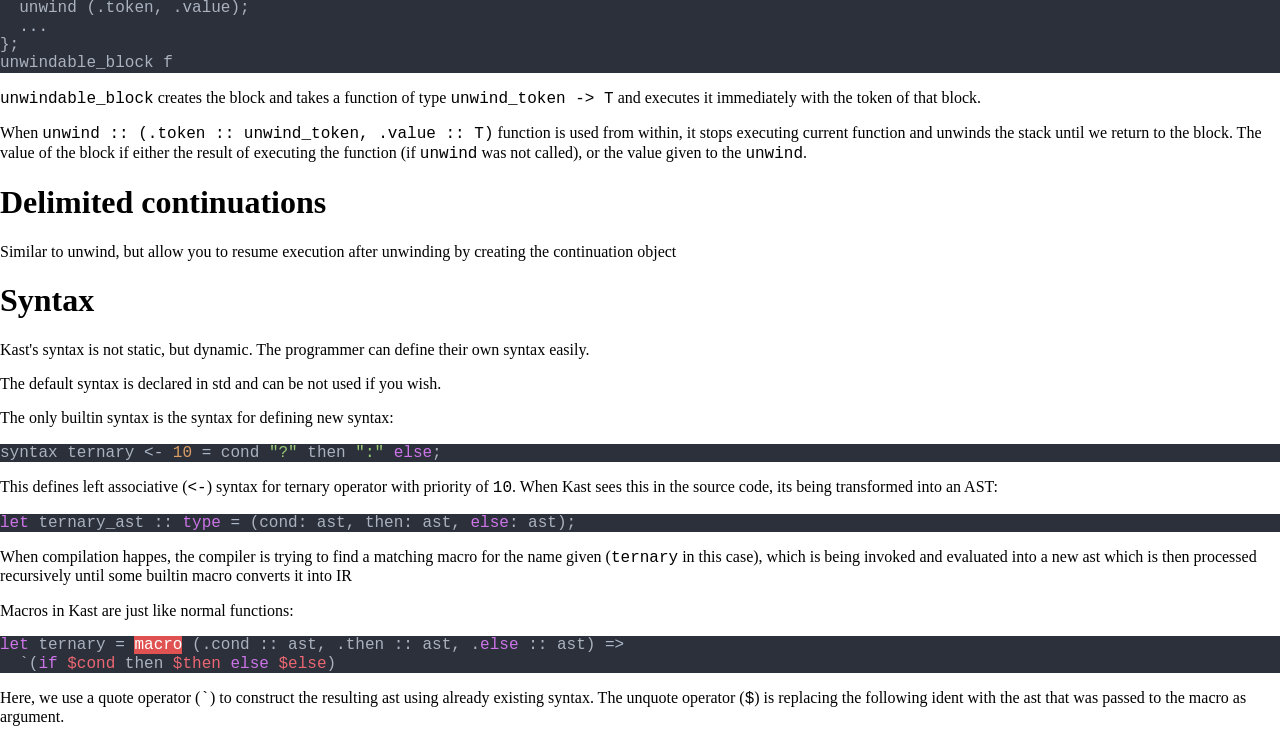
==== commit d41da935: "Deploy kast-lang/website to kast-lang/website:gh-pages" ====
--- a/index.html
+++ b/index.html
@@ -85,6 +85,8 @@
     
         
         <a class="nav-item subtitle-text" href="https://play.kast-lang.org">Playground</a>
+        
+        <a class="nav-item subtitle-text" href="/learn">Learn</a>
         
         <a class="nav-item subtitle-text" href="/blog">Blog</a>
         
@@ -341,7 +343,7 @@
 </span><span style="color:#abb2bf;">  </span><span style="color:#adb7c9;">...
 </span><span style="color:#abb2bf;">}
 </span><span style="color:#abb2bf;">
-</span><span style="color:#cd74e8;">fn </span><span style="color:#5cb3fa;">my_game</span><span style="color:#abb2bf;">() io {
+</span><span style="color:#cd74e8;">fn </span><span style="color:#5cb3fa;">my_game</span><span style="color:#abb2bf;">() with io {
 </span><span style="color:#abb2bf;">  </span><span style="color:#cd74e8;">const</span><span style="color:#abb2bf;"> vertex_shader_glsl :: string </span><span style="color:#adb7c9;">= </span><span style="color:#5ebfcc;">transpile_to_glsl</span><span style="color:#abb2bf;">(vertex_shader);
 </span><span style="color:#abb2bf;">  </span><span style="color:#adb7c9;">...
 </span><span style="color:#abb2bf;">}
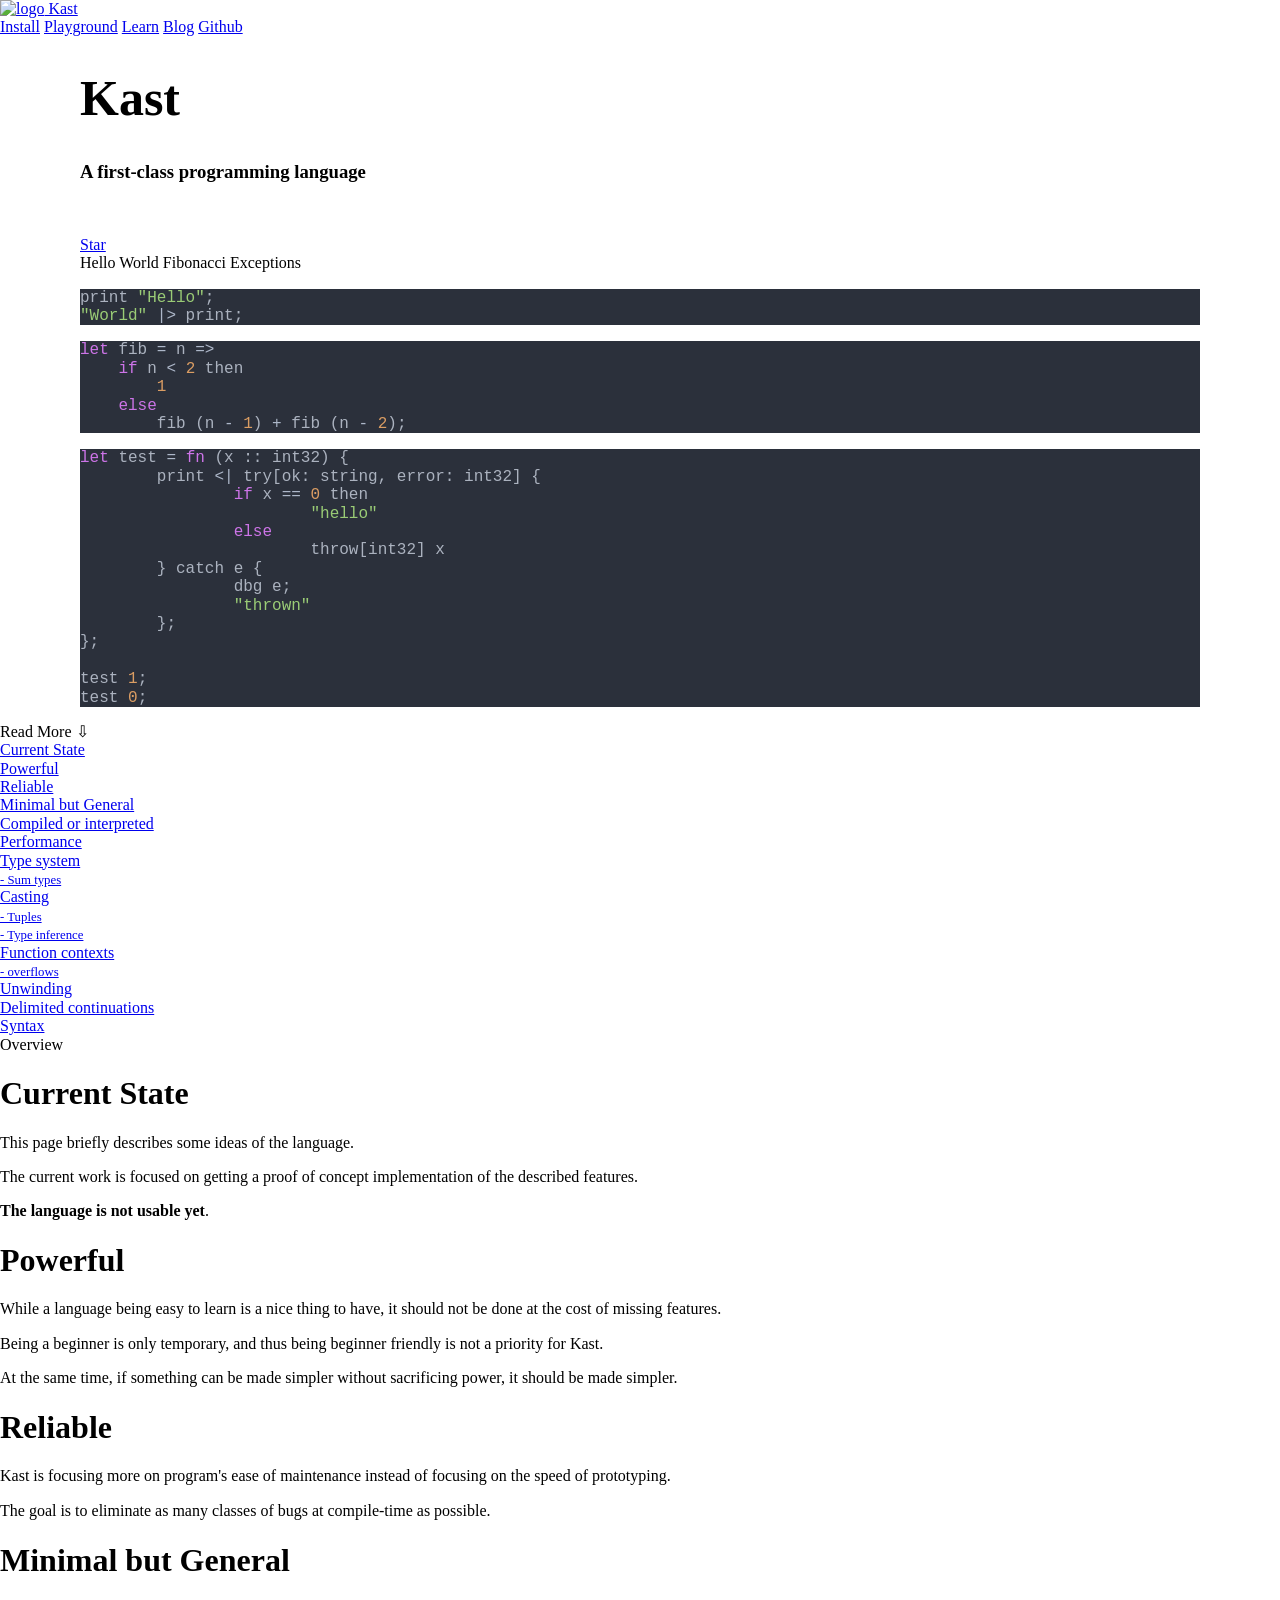
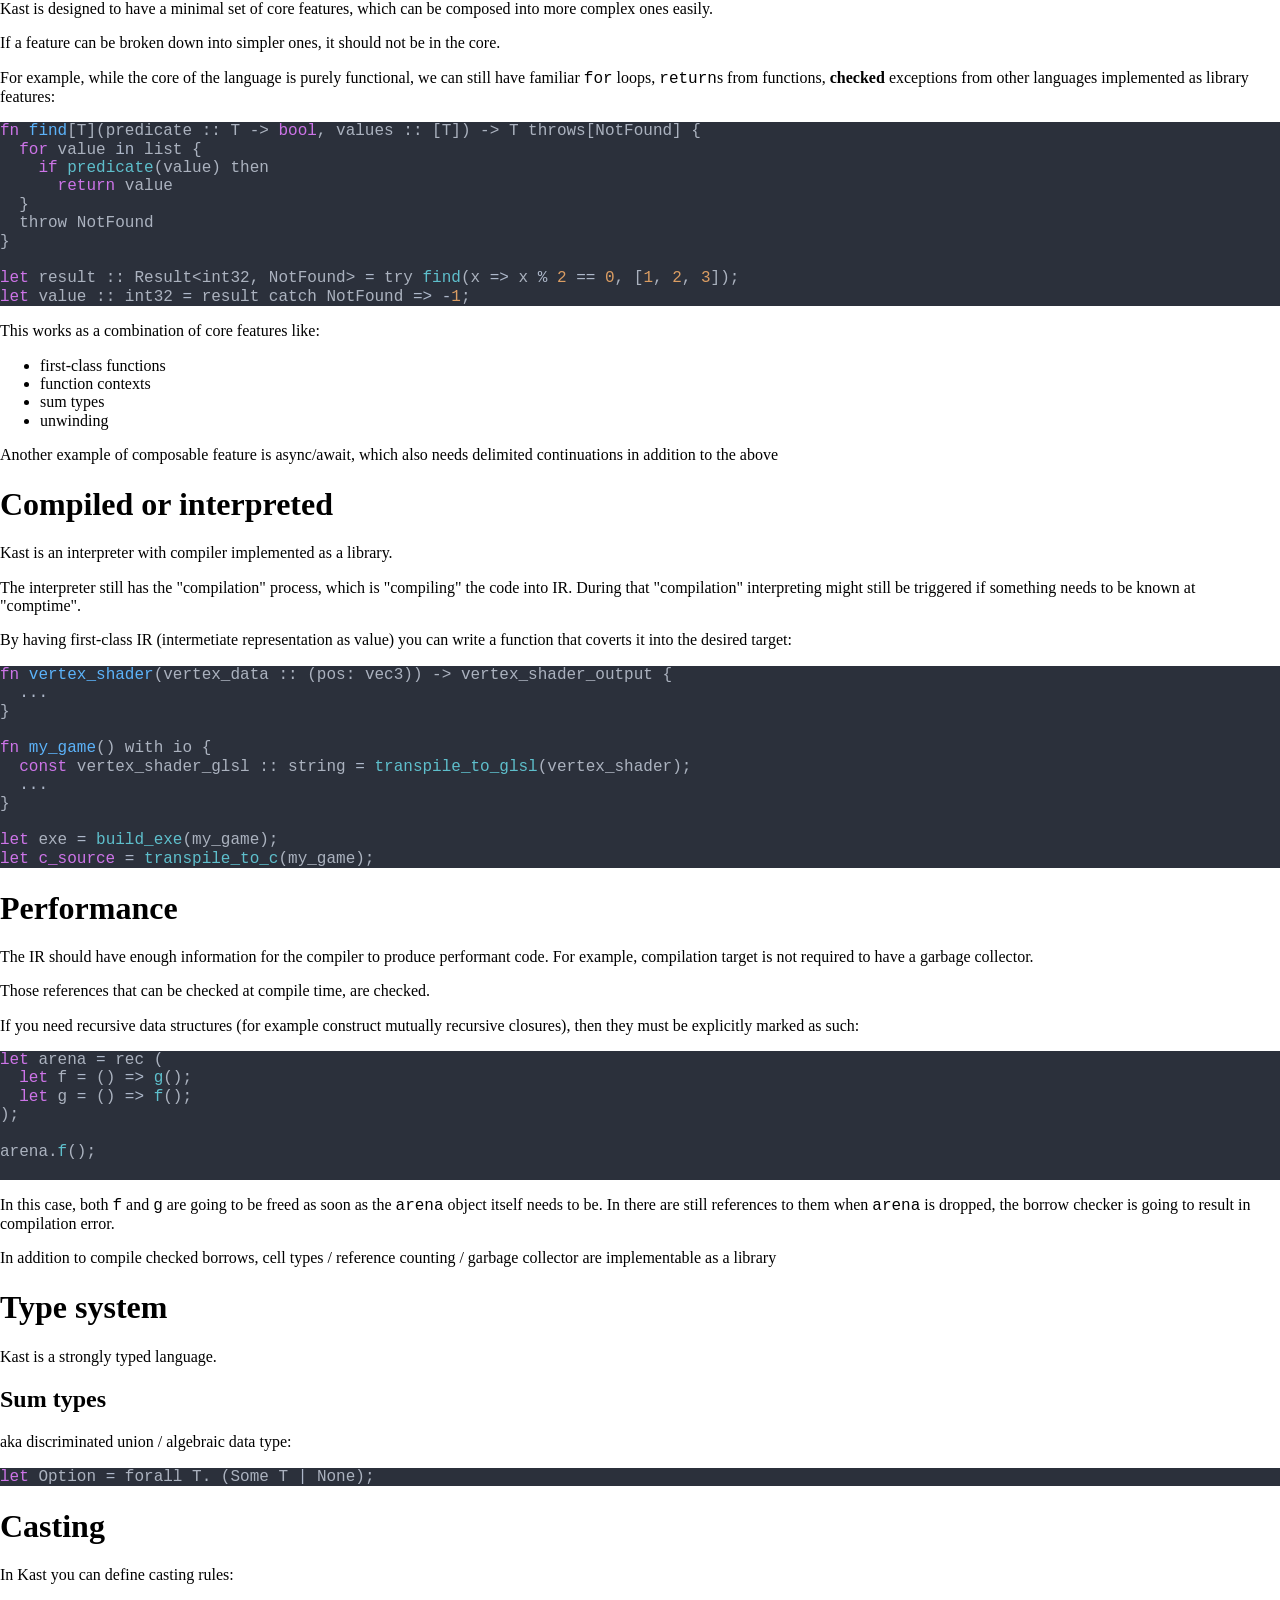
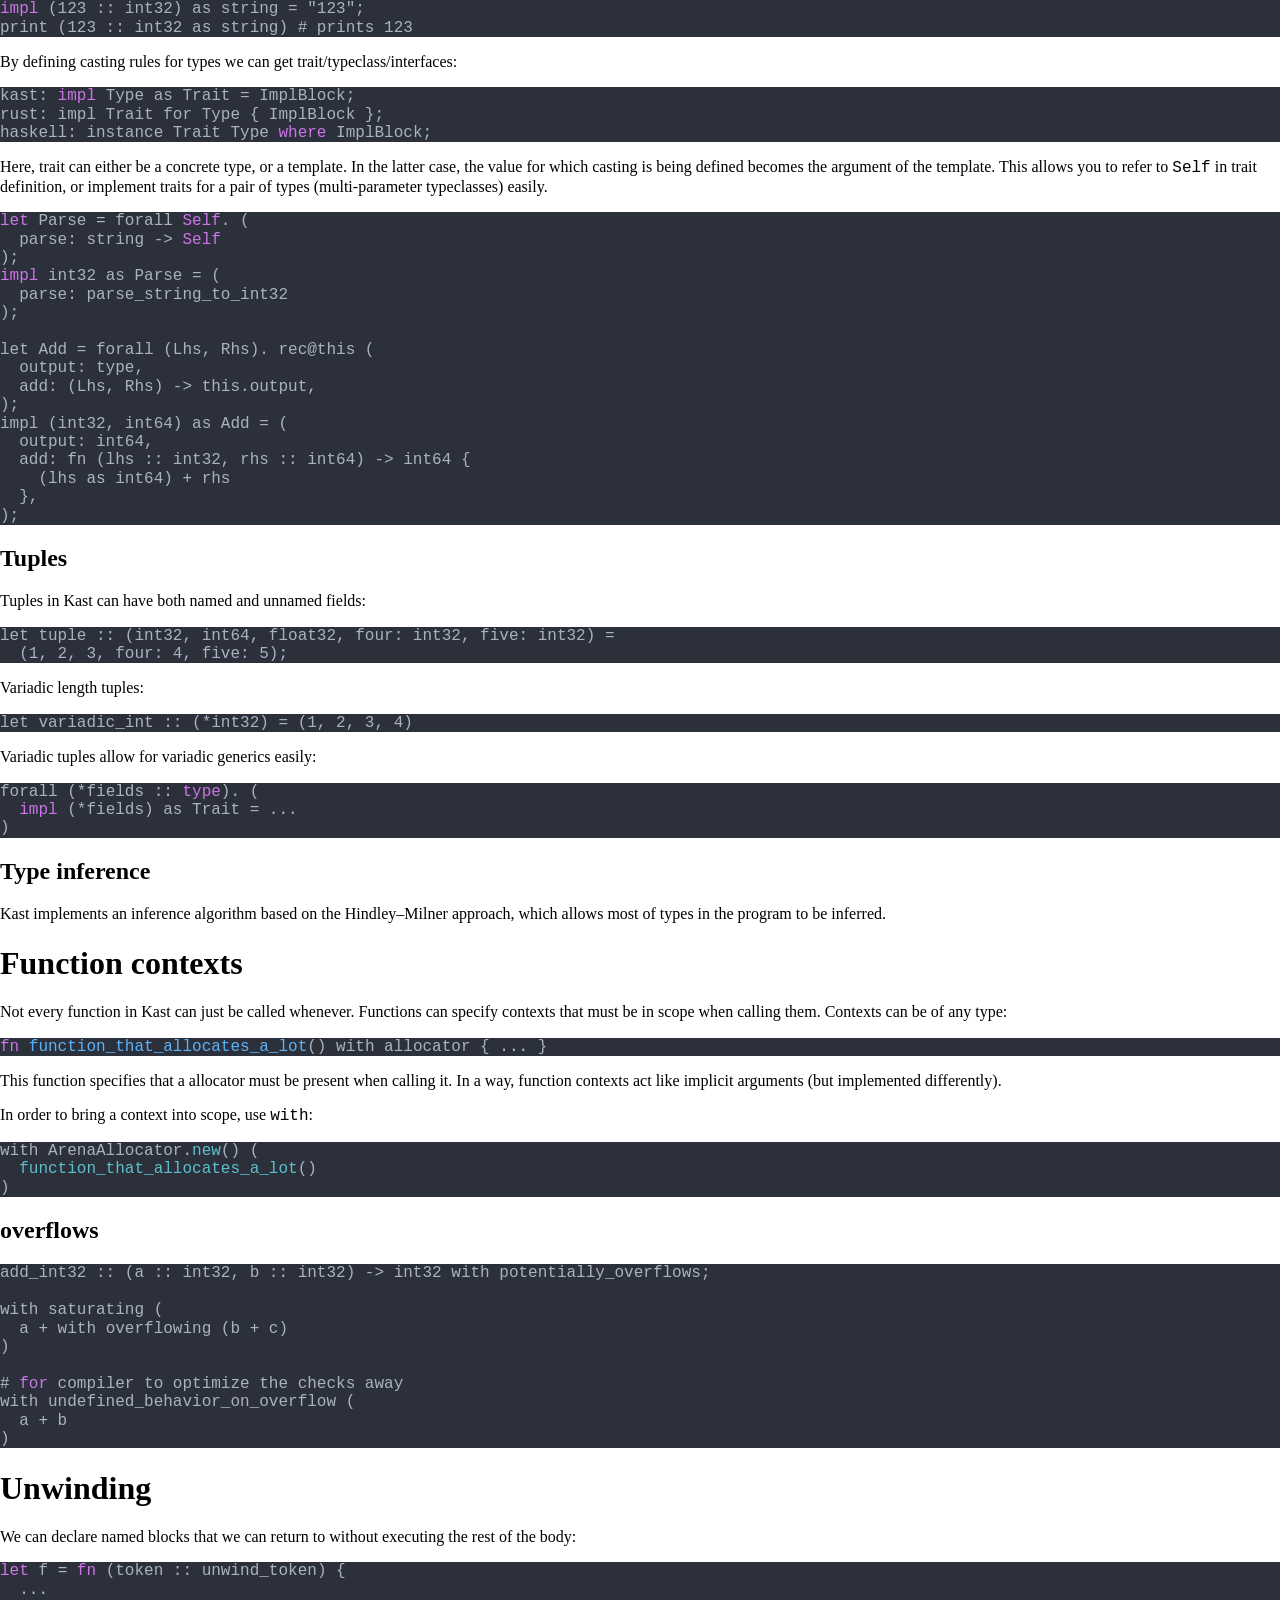
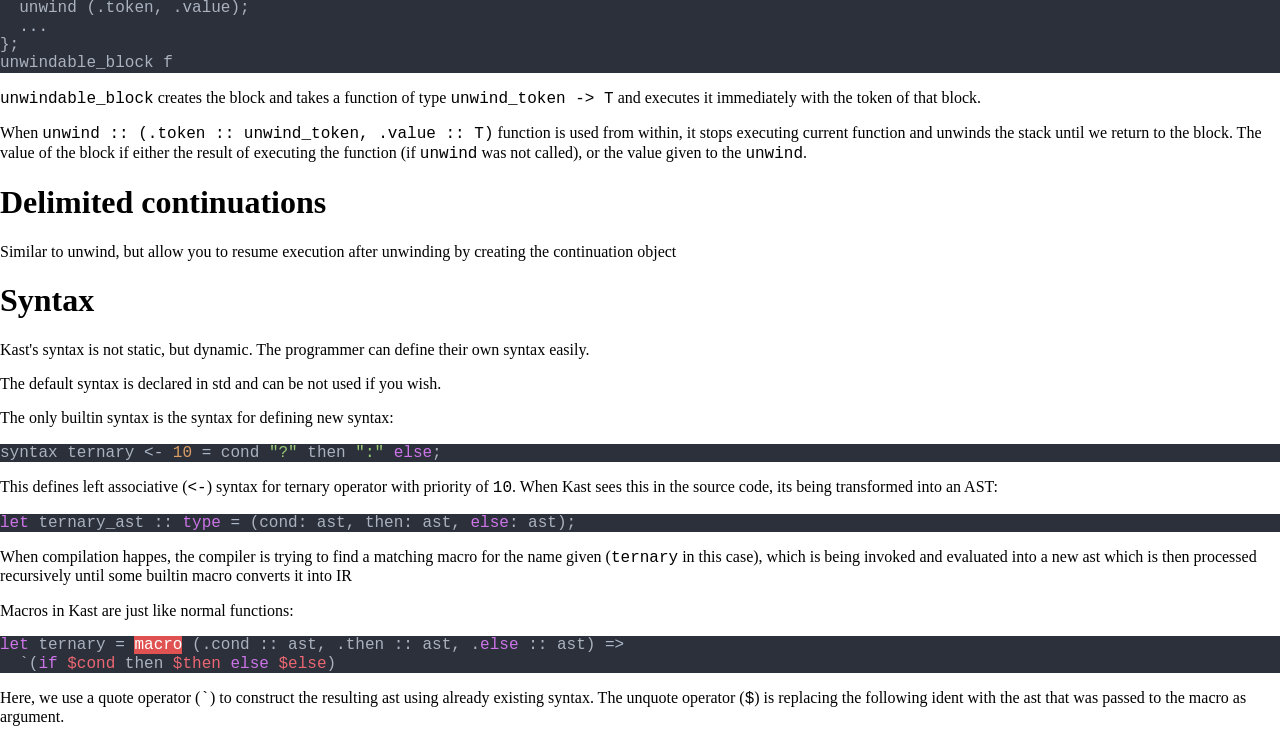
==== commit 8139ee51: "Deploy kast-lang/website to kast-lang/website:gh-pages" ====
--- a/index.html
+++ b/index.html
@@ -83,6 +83,8 @@
 <nav>
     
     
+        
+        <a class="nav-item subtitle-text" href="/install">Install</a>
         
         <a class="nav-item subtitle-text" href="https://play.kast-lang.org">Playground</a>
         
